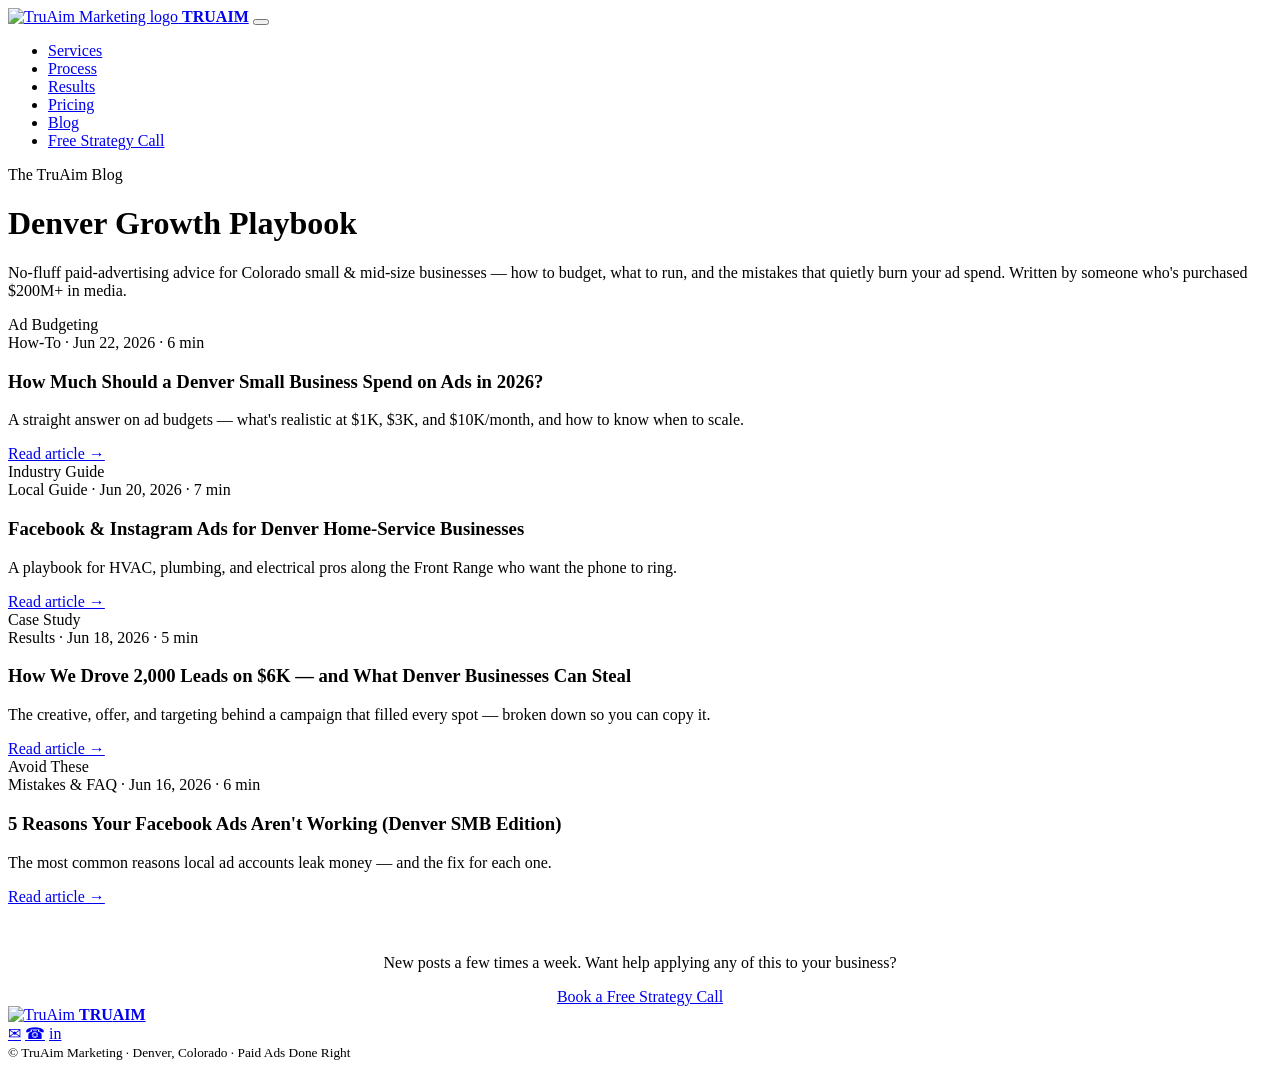
==== blog.html @ 5d366a7f "Add files via upload" ====
<!DOCTYPE html>
<html lang="en">
<head>
<meta charset="UTF-8">
<meta name="viewport" content="width=device-width, initial-scale=1.0">
<title>Denver Small Business Marketing Blog | TruAim Marketing</title>
<meta name="description" content="Practical paid-ads advice for Denver and Colorado small businesses — TikTok, Meta &amp; YouTube ad how-tos, local industry guides, real results, and the mistakes to avoid. By Christopher Root of TruAim Marketing.">
<meta name="keywords" content="Denver small business marketing blog, Colorado paid ads tips, Facebook ads Denver, TikTok ads small business, Denver advertising consultant blog">
<meta name="author" content="Christopher Root">
<link rel="canonical" href="https://truaimmarketing.com/blog.html">
<meta name="geo.region" content="US-CO">
<meta name="geo.placename" content="Denver, Colorado">
<meta property="og:type" content="website">
<meta property="og:site_name" content="TruAim Marketing">
<meta property="og:title" content="Denver Small Business Marketing Blog | TruAim Marketing">
<meta property="og:description" content="Paid-ads advice for Denver &amp; Colorado small businesses — how-tos, industry guides, real results, and mistakes to avoid.">
<meta property="og:url" content="https://truaimmarketing.com/blog.html">
<meta property="og:image" content="https://truaimmarketing.com/assets/truaim-logo.png">
<link rel="preconnect" href="https://fonts.googleapis.com">
<link rel="preconnect" href="https://fonts.gstatic.com" crossorigin>
<link href="https://fonts.googleapis.com/css2?family=Anton&family=Oswald:wght@300;400;500;600;700&family=Inter:wght@400;500;600&display=swap" rel="stylesheet">
<link rel="stylesheet" href="css/styles.css">
<link rel="icon" type="image/png" href="assets/favicon.png">
<link rel="apple-touch-icon" href="assets/favicon.png">
</head>
<body>

<nav class="nav scrolled" id="nav">
  <div class="container nav-inner">
    <a href="index.html#top" class="brand"><img class="logo" src="assets/truaim-logo.png" alt="TruAim Marketing logo"> <b>TRU<span class="x">AIM</span></b></a>
    <button class="nav-toggle" id="navToggle" aria-label="Menu"><span></span><span></span><span></span></button>
    <ul class="nav-links" id="navLinks">
      <li><a href="index.html#services">Services</a></li>
      <li><a href="index.html#process">Process</a></li>
      <li><a href="index.html#results">Results</a></li>
      <li><a href="index.html#pricing">Pricing</a></li>
      <li><a href="blog.html">Blog</a></li>
      <li><a href="https://calendly.com/chrisroot/30min" target="_blank" rel="noopener" class="btn btn-primary">Free Strategy Call</a></li>
    </ul>
  </div>
</nav>

<header class="page-hero">
  <div class="container">
    <div class="eyebrow">The TruAim Blog</div>
    <h1>Denver Growth Playbook</h1>
    <p>No-fluff paid-advertising advice for Colorado small &amp; mid-size businesses — how to budget, what to run, and the mistakes that quietly burn your ad spend. Written by someone who's purchased $200M+ in media.</p>
  </div>
</header>

<section class="section">
  <div class="container">
    <div class="posts-grid" id="postsGrid">

      <article class="post-card reveal">
        <div class="ph"><span>Ad Budgeting</span></div>
        <div class="pbody">
          <div class="meta">How-To · Jun 22, 2026 · 6 min</div>
          <h3>How Much Should a Denver Small Business Spend on Ads in 2026?</h3>
          <p>A straight answer on ad budgets — what's realistic at $1K, $3K, and $10K/month, and how to know when to scale.</p>
          <a class="read" href="posts/denver-ad-budget-2026.html">Read article →</a>
        </div>
      </article>

      <article class="post-card reveal">
        <div class="ph"><span>Industry Guide</span></div>
        <div class="pbody">
          <div class="meta">Local Guide · Jun 20, 2026 · 7 min</div>
          <h3>Facebook &amp; Instagram Ads for Denver Home-Service Businesses</h3>
          <p>A playbook for HVAC, plumbing, and electrical pros along the Front Range who want the phone to ring.</p>
          <a class="read" href="posts/denver-home-services-facebook-ads.html">Read article →</a>
        </div>
      </article>

      <article class="post-card reveal">
        <div class="ph"><span>Case Study</span></div>
        <div class="pbody">
          <div class="meta">Results · Jun 18, 2026 · 5 min</div>
          <h3>How We Drove 2,000 Leads on $6K — and What Denver Businesses Can Steal</h3>
          <p>The creative, offer, and targeting behind a campaign that filled every spot — broken down so you can copy it.</p>
          <a class="read" href="posts/2000-leads-6k-case-study.html">Read article →</a>
        </div>
      </article>

      <article class="post-card reveal">
        <div class="ph"><span>Avoid These</span></div>
        <div class="pbody">
          <div class="meta">Mistakes &amp; FAQ · Jun 16, 2026 · 6 min</div>
          <h3>5 Reasons Your Facebook Ads Aren't Working (Denver SMB Edition)</h3>
          <p>The most common reasons local ad accounts leak money — and the fix for each one.</p>
          <a class="read" href="posts/why-facebook-ads-not-working.html">Read article →</a>
        </div>
      </article>

    </div>

    <div class="center" style="text-align:center;margin-top:48px">
      <p style="color:var(--muted)">New posts a few times a week. Want help applying any of this to your business?</p>
      <a href="https://calendly.com/chrisroot/30min" target="_blank" rel="noopener" class="btn btn-primary btn-lg" style="margin-top:18px">Book a Free Strategy Call</a>
    </div>
  </div>
</section>

<footer class="footer">
  <div class="container footer-inner">
    <a href="index.html#top" class="brand"><img class="logo" src="assets/truaim-logo.png" alt="TruAim" style="height:30px;width:30px"> <b>TRU<span class="x">AIM</span></b></a>
    <div class="footer-social">
      <a href="mailto:croot95@outlook.com" aria-label="Email">✉</a>
      <a href="tel:+16618588801" aria-label="Phone">☎</a>
      <a href="https://www.linkedin.com/in/christopher-root-53abb6142/" target="_blank" rel="noopener" aria-label="LinkedIn">in</a>
    </div>
    <small>© <span id="year"></span> TruAim Marketing · Denver, Colorado · Paid Ads Done Right</small>
  </div>
</footer>

<script src="js/main.js"></script>
</body>
</html>
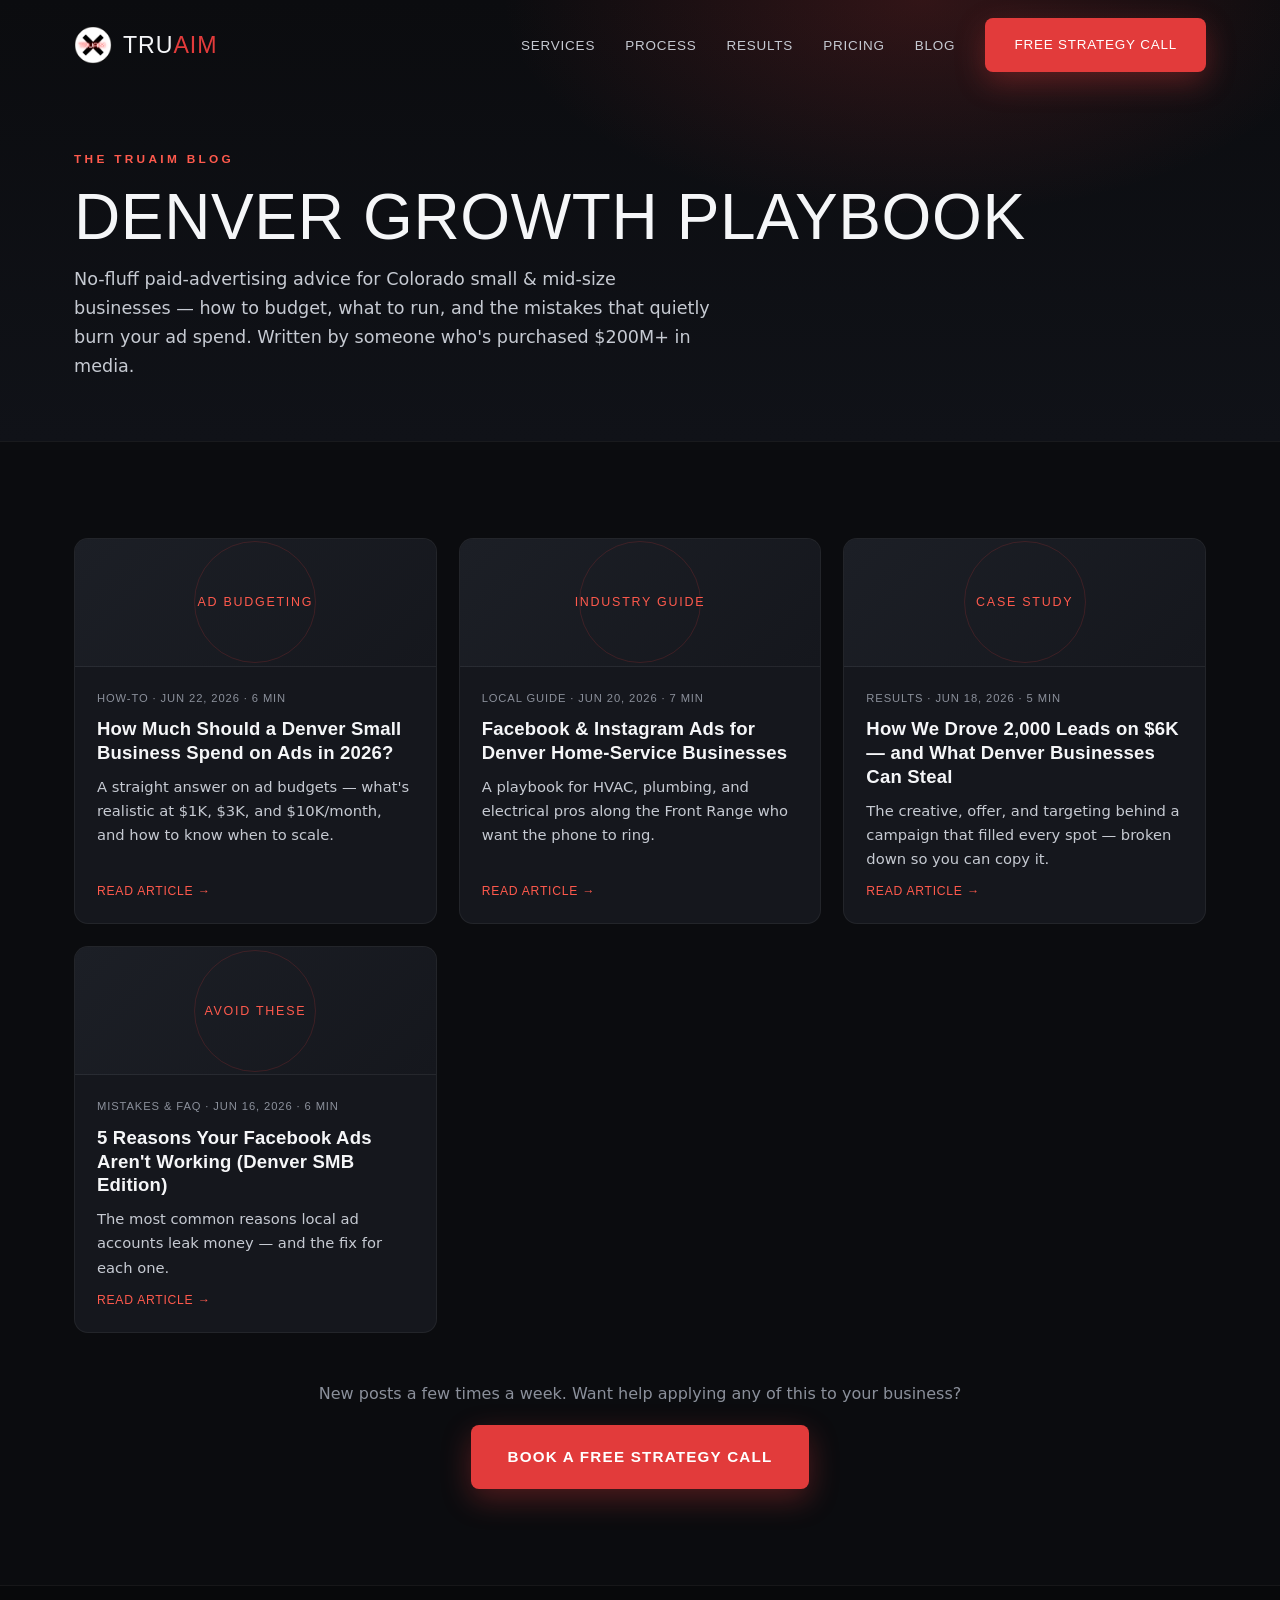
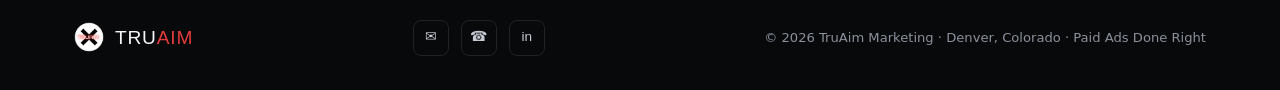
==== commit 3164bd82: "Add files via upload" ====
--- a/blog.html
+++ b/blog.html
@@ -1,6 +1,14 @@
 <!DOCTYPE html>
 <html lang="en">
 <head>
+<!-- Google tag (gtag.js) -->
+<script async src="https://www.googletagmanager.com/gtag/js?id=G-TVE4W539ET"></script>
+<script>
+  window.dataLayer = window.dataLayer || [];
+  function gtag(){dataLayer.push(arguments);}
+  gtag('js', new Date());
+  gtag('config', 'G-TVE4W539ET');
+</script>
 <meta charset="UTF-8">
 <meta name="viewport" content="width=device-width, initial-scale=1.0">
 <title>Denver Small Business Marketing Blog | TruAim Marketing</title>
--- a/css/styles.css
+++ b/css/styles.css
@@ -0,0 +1,463 @@
+/* ===================================================================
+   TruAim Marketing — Denver paid ads consulting
+   Dark / charcoal + crimson, bold condensed uppercase
+   =================================================================== */
+:root{
+  --bg:#0b0c0f;
+  --bg-2:#121419;
+  --bg-3:#191c23;
+  --panel:#15171d;
+  --ink:#f5f6f8;
+  --soft:#c6cad2;
+  --muted:#8b909b;
+  --red:#e23b3b;
+  --red-2:#ff5a4d;
+  --red-dark:#b3221f;
+  --line:rgba(255,255,255,.10);
+  --line-2:rgba(255,255,255,.06);
+  --ff-display:'Anton',Impact,'Arial Narrow Bold',sans-serif;
+  --ff-head:'Oswald',sans-serif;
+  --ff-body:'Inter',system-ui,sans-serif;
+  --maxw:1180px;
+  --r:14px;
+  --glow:0 0 0 1px rgba(226,59,59,.4), 0 12px 40px rgba(226,59,59,.25);
+}
+*{box-sizing:border-box;margin:0;padding:0}
+html{scroll-behavior:smooth;scroll-padding-top:84px;background:#0b0c0f}
+body{
+  font-family:var(--ff-body);
+  background:transparent;
+  color:var(--ink);
+  line-height:1.65;
+  -webkit-font-smoothing:antialiased;
+  overflow-x:hidden;
+}
+.container{width:100%;max-width:var(--maxw);margin:0 auto;padding:0 24px}
+img{max-width:100%;display:block}
+a{color:inherit;text-decoration:none}
+
+/* ---------- type ---------- */
+h1,h2,h3{font-family:var(--ff-head);font-weight:700;line-height:1.05;letter-spacing:.01em}
+.display{font-family:var(--ff-display);font-weight:400;letter-spacing:.02em;text-transform:uppercase;line-height:.98}
+.eyebrow{
+  font-family:var(--ff-head);font-weight:600;text-transform:uppercase;
+  letter-spacing:.28em;font-size:.74rem;color:var(--red-2);margin-bottom:14px;
+}
+.eyebrow.dim{color:var(--muted)}
+.section{padding:96px 0}
+.section-head{max-width:720px;margin-bottom:54px}
+.section-head.center{margin-left:auto;margin-right:auto;text-align:center}
+.section-head h2{font-family:var(--ff-display);font-weight:400;text-transform:uppercase;font-size:clamp(2rem,5vw,3.4rem);letter-spacing:.01em}
+.section-head p{color:var(--soft);font-size:1.05rem;margin-top:16px}
+.accent{color:var(--red)}
+.tline{color:var(--red);}
+
+/* ---------- buttons ---------- */
+.btn{
+  display:inline-flex;align-items:center;gap:9px;
+  font-family:var(--ff-head);font-weight:600;text-transform:uppercase;letter-spacing:.08em;
+  font-size:.86rem;padding:15px 28px;border-radius:8px;cursor:pointer;border:1px solid transparent;
+  transition:transform .18s ease,box-shadow .25s ease,background .2s ease,color .2s ease;
+}
+.btn-primary{background:var(--red);color:#fff;box-shadow:0 10px 30px rgba(226,59,59,.32)}
+.btn-primary:hover{background:var(--red-2);transform:translateY(-2px);box-shadow:0 14px 38px rgba(226,59,59,.45)}
+.btn-ghost{background:transparent;color:var(--ink);border-color:rgba(255,255,255,.25)}
+.btn-ghost:hover{border-color:var(--red);color:var(--red-2);transform:translateY(-2px)}
+.btn-dark{background:#fff;color:#0b0c0f}
+.btn-dark:hover{transform:translateY(-2px)}
+.btn-lg{padding:18px 36px;font-size:.95rem}
+
+/* ---------- nav ---------- */
+.nav{position:fixed;top:0;left:0;right:0;z-index:100;transition:background .3s,box-shadow .3s,padding .3s;padding:18px 0}
+.nav.scrolled{background:rgba(11,12,15,.86);backdrop-filter:blur(12px);box-shadow:0 1px 0 var(--line);padding:12px 0}
+.nav-inner{display:flex;align-items:center;justify-content:space-between;gap:20px}
+.brand{display:flex;align-items:center;gap:11px;font-family:var(--ff-display);text-transform:uppercase;font-size:1.45rem;letter-spacing:.04em}
+.brand .logo{height:38px;width:38px;border-radius:50%;object-fit:cover}
+.brand b{font-weight:400}
+.brand .x{color:var(--red)}
+.nav-links{list-style:none;display:flex;align-items:center;gap:30px}
+.nav-links a{font-family:var(--ff-head);font-weight:500;text-transform:uppercase;letter-spacing:.06em;font-size:.84rem;color:var(--soft);transition:color .2s}
+.nav-links a:hover{color:#fff}
+.nav-links a.btn{color:#fff}
+.nav-links a.btn:hover{color:#fff}
+.nav-toggle{display:none;flex-direction:column;gap:5px;background:none;border:0;cursor:pointer;padding:6px}
+.nav-toggle span{width:26px;height:2px;background:#fff;transition:.3s}
+
+/* ---------- hero ---------- */
+.hero{position:relative;padding:170px 0 90px;overflow:hidden}
+.hero::before{
+  content:"";position:absolute;inset:0;z-index:0;
+  background:
+    radial-gradient(900px 500px at 78% 8%, rgba(226,59,59,.20), transparent 60%),
+    radial-gradient(700px 600px at 10% 100%, rgba(226,59,59,.10), transparent 55%),
+    linear-gradient(180deg,#0b0c0f 0%, #101218 100%);
+}
+.hero::after{
+  content:"";position:absolute;inset:0;z-index:0;opacity:.5;
+  background-image:linear-gradient(var(--line-2) 1px,transparent 1px),linear-gradient(90deg,var(--line-2) 1px,transparent 1px);
+  background-size:54px 54px;
+  -webkit-mask-image:radial-gradient(circle at 70% 30%,#000,transparent 72%);
+          mask-image:radial-gradient(circle at 70% 30%,#000,transparent 72%);
+}
+.hero-grid{position:relative;z-index:1;display:grid;grid-template-columns:1.25fr .9fr;gap:54px;align-items:center}
+.hero-badge{
+  display:inline-flex;align-items:center;gap:9px;font-family:var(--ff-head);font-weight:500;
+  text-transform:uppercase;letter-spacing:.14em;font-size:.72rem;color:var(--soft);
+  border:1px solid var(--line);border-radius:50px;padding:8px 16px;margin-bottom:26px;background:rgba(255,255,255,.03)
+}
+.hero-badge .pin{color:var(--red-2)}
+.hero h1{font-family:var(--ff-display);font-weight:400;text-transform:uppercase;font-size:clamp(2.9rem,7vw,5.6rem);letter-spacing:.005em}
+.hero h1 .accent{color:var(--red);text-shadow:0 0 38px rgba(226,59,59,.55)}
+.hero .lead{color:var(--soft);font-size:1.16rem;max-width:560px;margin:22px 0 32px}
+.hero-cta{display:flex;gap:14px;flex-wrap:wrap}
+.hero-sub{margin-top:30px;display:flex;align-items:center;gap:14px;color:var(--muted);font-size:.84rem}
+.hero-sub b{color:#fff}
+/* hero visual */
+.hero-visual{position:relative;display:flex;justify-content:center;align-items:center}
+.target-ring{position:absolute;border:1px solid rgba(226,59,59,.25);border-radius:50%}
+.tr1{width:430px;height:430px}
+.tr2{width:320px;height:320px;border-color:rgba(226,59,59,.4)}
+.tr3{width:210px;height:210px;border-color:rgba(226,59,59,.6)}
+.hero-logo{position:relative;width:200px;height:200px;border-radius:50%;object-fit:cover;box-shadow:0 0 60px rgba(226,59,59,.35);z-index:2}
+.hero-float{position:absolute;z-index:3;background:rgba(20,22,28,.92);border:1px solid var(--line);border-radius:12px;padding:12px 16px;backdrop-filter:blur(8px);box-shadow:0 12px 30px rgba(0,0,0,.45)}
+.hero-float .k{font-family:var(--ff-display);color:var(--red-2);font-size:1.5rem;line-height:1}
+.hero-float .v{font-size:.72rem;color:var(--soft);text-transform:uppercase;letter-spacing:.08em;margin-top:2px}
+.hf1{top:4%;left:-3%}
+.hf2{bottom:6%;right:-5%}
+.hf3{top:4%;right:-5%}
+.hf4{bottom:6%;left:-3%}
+
+/* ---------- trust stats bar ---------- */
+.trust{background:rgba(18,20,25,.88);border-top:1px solid var(--line-2);border-bottom:1px solid var(--line-2)}
+.trust-grid{display:grid;grid-template-columns:repeat(5,1fr);gap:20px;padding:46px 0}
+.tstat{text-align:center;border-right:1px solid var(--line-2)}
+.tstat:last-child{border-right:0}
+.tstat .num{font-family:var(--ff-display);font-size:clamp(1.7rem,3.2vw,2.6rem);color:#fff;line-height:1}
+.tstat .num .accent{color:var(--red)}
+.tstat .lbl{color:var(--muted);font-size:.82rem;text-transform:uppercase;letter-spacing:.1em;margin-top:8px}
+
+/* ---------- generic panels ---------- */
+.bg-2{background:rgba(18,20,25,.88)}
+.bg-grad{background:linear-gradient(180deg,rgba(11,12,15,.84),rgba(18,20,25,.86))}
+
+/* ---------- services ---------- */
+.svc-grid{display:grid;grid-template-columns:repeat(4,1fr);gap:20px}
+.svc{background:var(--panel);border:1px solid var(--line-2);border-radius:var(--r);padding:30px 26px;position:relative;transition:transform .25s,border-color .25s,box-shadow .25s}
+.svc:hover{transform:translateY(-6px);border-color:rgba(226,59,59,.5);box-shadow:0 18px 40px rgba(0,0,0,.4)}
+.svc .step{font-family:var(--ff-display);font-size:2.4rem;color:var(--red);line-height:1;text-shadow:0 0 18px rgba(226,59,59,.45)}
+.svc h3{font-size:1.18rem;text-transform:uppercase;letter-spacing:.04em;margin:10px 0 12px}
+.svc p{color:var(--soft);font-size:.95rem}
+.svc ul{list-style:none;margin-top:14px;display:flex;flex-direction:column;gap:8px}
+.svc li{position:relative;padding-left:20px;color:var(--soft);font-size:.9rem}
+.svc li::before{content:"";position:absolute;left:0;top:9px;width:7px;height:7px;background:var(--red);border-radius:50%}
+
+/* ---------- process (4 D's) ---------- */
+.proc-grid{display:grid;grid-template-columns:repeat(4,1fr);gap:0;counter-reset:d}
+.proc{padding:30px 26px;border-left:1px solid var(--line-2);position:relative}
+.proc:first-child{border-left:0}
+.proc .d{font-family:var(--ff-display);font-size:1rem;color:var(--red-2);letter-spacing:.18em;text-transform:uppercase;margin-bottom:8px}
+.proc h3{font-family:var(--ff-display);font-weight:400;text-transform:uppercase;font-size:1.7rem;margin-bottom:10px}
+.proc p{color:var(--soft);font-size:.93rem}
+
+/* ---------- results / case cards ---------- */
+.results-grid{display:grid;grid-template-columns:repeat(2,1fr);gap:24px}
+.rcard{background:var(--panel);border:1px solid var(--line-2);border-radius:var(--r);overflow:hidden;display:flex;flex-direction:column;transition:transform .25s,box-shadow .25s,border-color .25s}
+.rcard:hover{transform:translateY(-6px);border-color:rgba(226,59,59,.4);box-shadow:0 22px 46px rgba(0,0,0,.5)}
+.rcard .top{display:flex;align-items:center;gap:16px;padding:24px 26px 0}
+.rcard .logo-wrap{width:74px;height:74px;border-radius:12px;background:#fff;display:flex;align-items:center;justify-content:center;padding:10px;flex:none}
+.rcard .logo-wrap.dark{background:#0b1f4e}
+.rcard .logo-wrap img{max-height:100%;max-width:100%;object-fit:contain}
+.rcard .tag{font-family:var(--ff-head);text-transform:uppercase;letter-spacing:.1em;font-size:.7rem;color:var(--red-2)}
+.rcard h3{font-size:1.4rem;text-transform:uppercase;letter-spacing:.02em;margin-top:2px}
+.rcard .body{padding:18px 26px 26px;display:flex;flex-direction:column;gap:16px;flex:1}
+.rcard p{color:var(--soft);font-size:.95rem}
+.metrics{display:flex;gap:14px;flex-wrap:wrap;margin-top:auto}
+.metric{background:var(--bg-3);border:1px solid var(--line-2);border-radius:10px;padding:12px 16px;flex:1;min-width:120px}
+.metric .m{font-family:var(--ff-display);font-size:1.7rem;color:#fff;line-height:1}
+.metric .m .accent{color:var(--red)}
+.metric .l{font-size:.72rem;color:var(--muted);text-transform:uppercase;letter-spacing:.08em;margin-top:5px}
+.rcard .links{display:flex;gap:18px;flex-wrap:wrap}
+.rcard .links a{font-family:var(--ff-head);text-transform:uppercase;letter-spacing:.06em;font-size:.78rem;color:var(--red-2)}
+.rcard .links a:hover{color:#fff}
+.rcard.wide{grid-column:1/-1}
+.rcard.wide .inner{display:grid;grid-template-columns:1fr 1.3fr;gap:0}
+@media(max-width:760px){.rcard.wide .inner{grid-template-columns:1fr}}
+.rcard.wide .feat-side{background:linear-gradient(135deg,#15171d,#1c1f26);padding:30px;display:flex;flex-direction:column;justify-content:center;gap:14px;border-right:1px solid var(--line-2)}
+.feat-side .logo-wrap{width:90px;height:90px}
+
+/* ---------- why hire ---------- */
+.why-grid{display:grid;grid-template-columns:1.05fr 1fr;gap:48px;align-items:center}
+.why-list{list-style:none;display:flex;flex-direction:column;gap:20px;margin-top:8px}
+.why-list li{display:flex;gap:16px}
+.why-list .ic{flex:none;width:44px;height:44px;border-radius:10px;background:rgba(226,59,59,.12);border:1px solid rgba(226,59,59,.3);display:flex;align-items:center;justify-content:center;color:var(--red-2);font-family:var(--ff-display);font-size:1.2rem}
+.why-list h4{font-family:var(--ff-head);text-transform:uppercase;letter-spacing:.04em;font-size:1.02rem;margin-bottom:3px}
+.why-list p{color:var(--soft);font-size:.93rem}
+.why-card{background:var(--panel);border:1px solid var(--line-2);border-radius:var(--r);padding:34px}
+.why-card h3{font-family:var(--ff-display);font-weight:400;text-transform:uppercase;font-size:1.7rem;margin-bottom:16px}
+.compare{display:flex;flex-direction:column;gap:0}
+.compare .row{display:grid;grid-template-columns:1fr auto auto;gap:12px;padding:13px 0;border-bottom:1px solid var(--line-2);align-items:center;font-size:.9rem}
+.compare .row.head{color:var(--muted);text-transform:uppercase;letter-spacing:.08em;font-size:.72rem;font-family:var(--ff-head)}
+.compare .yes{color:var(--red-2);font-weight:700}
+.compare .no{color:var(--muted)}
+.compare .col{text-align:center;width:78px}
+
+/* ---------- pricing ---------- */
+.price-grid{display:grid;grid-template-columns:repeat(3,1fr);gap:22px;align-items:stretch}
+.price{background:var(--panel);border:1px solid var(--line-2);border-radius:var(--r);padding:34px 28px;display:flex;flex-direction:column;position:relative;transition:transform .25s,box-shadow .25s}
+.price.feat{border-color:var(--red);box-shadow:var(--glow);transform:scale(1.03)}
+.price.feat:hover{transform:scale(1.03) translateY(-4px)}
+.price:hover{transform:translateY(-4px)}
+.price .ribbon{position:absolute;top:-13px;left:50%;transform:translateX(-50%);background:var(--red);color:#fff;font-family:var(--ff-head);text-transform:uppercase;letter-spacing:.1em;font-size:.68rem;padding:6px 16px;border-radius:50px}
+.price .pname{font-family:var(--ff-head);text-transform:uppercase;letter-spacing:.06em;font-size:1.05rem;color:var(--soft)}
+.price .amt{font-family:var(--ff-display);font-size:3rem;color:#fff;line-height:1;margin:14px 0 2px}
+.price .amt .per{font-family:var(--ff-body);font-size:.9rem;color:var(--muted);letter-spacing:0;text-transform:none}
+.price .tag{font-size:.86rem;color:var(--muted);min-height:38px}
+.price ul{list-style:none;display:flex;flex-direction:column;gap:11px;margin:22px 0 26px;flex:1}
+.price li{position:relative;padding-left:26px;color:var(--soft);font-size:.92rem}
+.price li::before{content:"✓";position:absolute;left:0;top:0;color:var(--red-2);font-weight:700}
+.price li.off{color:var(--muted)}
+.price li.off::before{content:"–";color:var(--muted)}
+.price .btn{width:100%;justify-content:center}
+.price-note{text-align:center;color:var(--muted);font-size:.9rem;margin-top:28px}
+
+/* ---------- testimonials ---------- */
+.quote-grid{display:grid;grid-template-columns:repeat(3,1fr);gap:20px}
+.quote{background:var(--panel);border:1px solid var(--line-2);border-radius:var(--r);padding:28px;position:relative}
+.quote .mark{font-family:var(--ff-display);color:rgba(226,59,59,.4);font-size:3rem;line-height:.7;display:block;margin-bottom:8px}
+.quote p{color:var(--soft);font-size:.95rem}
+.quote .who{display:flex;align-items:center;gap:13px;margin-top:20px}
+.quote .avatar{width:42px;height:42px;border-radius:50%;background:linear-gradient(135deg,var(--red),var(--red-dark));display:flex;align-items:center;justify-content:center;font-family:var(--ff-head);font-weight:600;font-size:.85rem;color:#fff;flex:none}
+.quote .who strong{display:block;font-size:.92rem}
+.quote .who small{color:var(--muted);font-size:.78rem}
+.feat-quote{grid-column:1/-1;text-align:center;padding:44px}
+.feat-quote p{font-size:1.35rem;color:#fff;max-width:780px;margin:0 auto;font-family:var(--ff-head);font-weight:300;line-height:1.45}
+
+/* ---------- marquee ---------- */
+.logos-strip{padding:50px 0;background:rgba(18,20,25,.9);border-top:1px solid var(--line-2);border-bottom:1px solid var(--line-2);overflow:hidden}
+.logos-strip .lab{text-align:center;font-family:var(--ff-head);text-transform:uppercase;letter-spacing:.18em;font-size:.74rem;color:var(--muted);margin-bottom:28px}
+.marquee{overflow:hidden;-webkit-mask-image:linear-gradient(90deg,transparent,#000 8%,#000 92%,transparent);mask-image:linear-gradient(90deg,transparent,#000 8%,#000 92%,transparent)}
+.marquee-track{display:flex;align-items:center;gap:56px;width:max-content;animation:marquee 42s linear infinite}
+.marquee:hover .marquee-track{animation-play-state:paused}
+.brand-chip{flex:none;height:46px;display:flex;align-items:center}
+.brand-chip img{max-height:46px;width:auto;object-fit:contain;filter:grayscale(1) brightness(0) invert(1);opacity:.55;transition:opacity .2s}
+.brand-chip img:hover{opacity:1}
+@keyframes marquee{from{transform:translateX(0)}to{transform:translateX(-50%)}}
+
+/* ---------- about ---------- */
+.about-grid{display:grid;grid-template-columns:.8fr 1.2fr;gap:48px;align-items:center}
+.about-photo{position:relative}
+.about-photo img{border-radius:var(--r);width:100%;aspect-ratio:1/1;object-fit:cover;object-position:center 20%;border:1px solid var(--line)}
+.about-photo .pin{position:absolute;bottom:16px;left:16px;background:var(--red);color:#fff;font-family:var(--ff-head);text-transform:uppercase;letter-spacing:.08em;font-size:.74rem;padding:7px 14px;border-radius:8px}
+.about-body h2{font-family:var(--ff-display);font-weight:400;text-transform:uppercase;font-size:clamp(1.9rem,4vw,2.8rem)}
+.about-body p{color:var(--soft);margin-top:16px}
+.sig{margin-top:22px;font-family:var(--ff-display);text-transform:uppercase;color:#fff;font-size:1.3rem}
+.sig small{display:block;font-family:var(--ff-body);text-transform:none;color:var(--muted);font-size:.82rem;letter-spacing:0;margin-top:2px}
+
+/* ---------- CTA / contact ---------- */
+.cta{position:relative;overflow:hidden;background:linear-gradient(135deg,rgba(20,22,27,.9),rgba(11,12,15,.92))}
+.cta::before{content:"";position:absolute;inset:0;background:radial-gradient(700px 400px at 50% 0%,rgba(226,59,59,.22),transparent 60%)}
+.cta-inner{position:relative;z-index:1;text-align:center;max-width:760px;margin:0 auto}
+.cta h2{font-family:var(--ff-display);font-weight:400;text-transform:uppercase;font-size:clamp(2.2rem,6vw,4rem)}
+.cta p{color:var(--soft);font-size:1.12rem;margin:18px 0 32px}
+.cta-btns{display:flex;gap:14px;justify-content:center;flex-wrap:wrap}
+.contact-meta{display:flex;gap:30px;justify-content:center;flex-wrap:wrap;margin-top:34px;color:var(--soft);font-size:.95rem}
+.contact-meta a{display:inline-flex;align-items:center;gap:9px}
+.contact-meta a:hover{color:var(--red-2)}
+.contact-meta .ic{color:var(--red-2)}
+
+/* ---------- footer ---------- */
+.footer{background:#08090b;border-top:1px solid var(--line-2);padding:34px 0}
+.footer-inner{display:flex;align-items:center;justify-content:space-between;gap:18px;flex-wrap:wrap}
+.footer .brand{font-size:1.2rem}
+.footer small{color:var(--muted);font-size:.82rem}
+.footer-social{display:flex;gap:12px}
+.footer-social a{width:36px;height:36px;border-radius:8px;border:1px solid var(--line);display:flex;align-items:center;justify-content:center;color:var(--soft);font-family:var(--ff-head);font-size:.85rem;transition:.2s}
+.footer-social a:hover{border-color:var(--red);color:var(--red-2)}
+
+/* ---------- reveal ---------- */
+.reveal{opacity:0;transform:translateY(26px);transition:opacity .7s ease,transform .7s ease}
+.reveal.in{opacity:1;transform:none}
+
+/* ---------- responsive ---------- */
+@media(max-width:980px){
+  .hero-grid{grid-template-columns:1fr;gap:48px}
+  .hero-visual{order:-1;min-height:300px}
+  .svc-grid,.proc-grid{grid-template-columns:repeat(2,1fr)}
+  .proc{border-left:0;border-top:1px solid var(--line-2)}
+  .proc:first-child{border-top:0}
+  .quote-grid{grid-template-columns:repeat(2,1fr)}
+  .why-grid{grid-template-columns:1fr;gap:34px}
+  .price.feat{transform:none}
+  .price.feat:hover{transform:translateY(-4px)}
+}
+@media(max-width:760px){
+  .nav-links{
+    position:fixed;top:0;right:-100%;height:100vh;width:74%;max-width:320px;
+    background:#0b0c0f;flex-direction:column;align-items:flex-start;justify-content:center;
+    padding:40px;gap:22px;transition:right .3s ease;box-shadow:-20px 0 50px rgba(0,0,0,.6);border-left:1px solid var(--line)
+  }
+  .nav-links.open{right:0}
+  .nav-toggle{display:flex;z-index:101}
+  .trust-grid{grid-template-columns:repeat(2,1fr);gap:30px 16px}
+  .tstat:nth-child(2){border-right:0}
+  .results-grid,.price-grid,.quote-grid,.about-grid{grid-template-columns:1fr}
+  .section{padding:70px 0}
+  .feat-quote p{font-size:1.1rem}
+  .hf3,.hf4{display:none}
+}
+@media(max-width:460px){
+  .svc-grid,.proc-grid{grid-template-columns:1fr}
+  .trust-grid{grid-template-columns:1fr;gap:24px}
+  .tstat{border-right:0;border-bottom:1px solid var(--line-2);padding-bottom:18px}
+  .tstat:last-child{border-bottom:0}
+  .hero-cta .btn,.cta-btns .btn{width:100%;justify-content:center}
+}
+
+/* ===================================================================
+   BLOG — index + article
+   =================================================================== */
+.page-hero{position:relative;padding:150px 0 60px;overflow:hidden;border-bottom:1px solid var(--line-2)}
+.page-hero::before{content:"";position:absolute;inset:0;background:radial-gradient(700px 360px at 72% 0%,rgba(226,59,59,.18),transparent 60%),linear-gradient(180deg,#0b0c0f,#101218)}
+.page-hero .container{position:relative;z-index:1}
+.page-hero h1{font-family:var(--ff-display);font-weight:400;text-transform:uppercase;font-size:clamp(2.4rem,6vw,4rem)}
+.page-hero p{color:var(--soft);font-size:1.1rem;max-width:640px;margin-top:14px}
+
+.posts-grid{display:grid;grid-template-columns:repeat(3,1fr);gap:22px}
+.post-card{background:var(--panel);border:1px solid var(--line-2);border-radius:var(--r);overflow:hidden;display:flex;flex-direction:column;transition:transform .25s,border-color .25s,box-shadow .25s}
+.post-card:hover{transform:translateY(-6px);border-color:rgba(226,59,59,.4);box-shadow:0 18px 40px rgba(0,0,0,.45)}
+.post-card .ph{height:128px;background:linear-gradient(135deg,#1c1f26,#15171d);display:flex;align-items:center;justify-content:center;border-bottom:1px solid var(--line-2);position:relative}
+.post-card .ph::after{content:"";position:absolute;width:120px;height:120px;border:1px solid rgba(226,59,59,.18);border-radius:50%}
+.post-card .ph span{font-family:var(--ff-head);text-transform:uppercase;letter-spacing:.14em;font-size:.78rem;color:var(--red-2);position:relative;z-index:1}
+.post-card .pbody{padding:22px;display:flex;flex-direction:column;gap:10px;flex:1}
+.post-card .meta{font-family:var(--ff-head);text-transform:uppercase;letter-spacing:.08em;font-size:.7rem;color:var(--muted)}
+.post-card h3{font-size:1.16rem;line-height:1.28;font-family:var(--ff-head);font-weight:600}
+.post-card p{color:var(--soft);font-size:.92rem;flex:1}
+.post-card .read{font-family:var(--ff-head);text-transform:uppercase;letter-spacing:.06em;font-size:.76rem;color:var(--red-2)}
+.post-card .read:hover{color:#fff}
+
+.article-hero{padding:150px 0 42px;border-bottom:1px solid var(--line-2);background:linear-gradient(180deg,#0b0c0f,#101218)}
+.article-hero h1{font-family:var(--ff-head);font-weight:600;text-transform:none;font-size:clamp(1.9rem,4.5vw,3rem);max-width:860px;line-height:1.12}
+.article-hero .pmeta{color:var(--muted);font-size:.9rem;margin-top:16px}
+.article-body{max-width:760px;margin:0 auto;padding:52px 24px 70px}
+.article-body .back-link{font-family:var(--ff-head);text-transform:uppercase;letter-spacing:.06em;font-size:.78rem;color:var(--red-2);display:inline-block;margin-bottom:30px}
+.article-body .back-link:hover{color:#fff}
+.article-body p{color:var(--soft);font-size:1.05rem;margin-bottom:20px}
+.article-body h2{font-family:var(--ff-head);font-weight:600;text-transform:none;font-size:1.5rem;color:#fff;margin:38px 0 14px}
+.article-body ul{margin:0 0 20px;padding-left:0;list-style:none;display:flex;flex-direction:column;gap:10px}
+.article-body li{position:relative;padding-left:24px;color:var(--soft);font-size:1.02rem}
+.article-body li::before{content:"";position:absolute;left:0;top:10px;width:7px;height:7px;background:var(--red);border-radius:50%}
+.article-body blockquote{border-left:3px solid var(--red);padding:4px 0 4px 22px;margin:26px 0;color:#fff;font-family:var(--ff-head);font-weight:300;font-size:1.28rem;line-height:1.4}
+.article-body strong{color:#fff}
+.post-cta{background:var(--panel);border:1px solid var(--line-2);border-radius:var(--r);padding:32px;margin-top:44px;text-align:center}
+.post-cta h3{font-family:var(--ff-display);font-weight:400;text-transform:uppercase;font-size:1.7rem;margin-bottom:8px}
+.post-cta p{color:var(--soft);margin-bottom:18px}
+
+@media(max-width:980px){.posts-grid{grid-template-columns:repeat(2,1fr)}}
+@media(max-width:760px){.posts-grid{grid-template-columns:1fr}}
+
+/* ---------- account buildout ---------- */
+.build-grid{display:grid;grid-template-columns:repeat(3,1fr);gap:18px}
+.build-item{background:var(--panel);border:1px solid var(--line-2);border-radius:var(--r);padding:24px;display:flex;gap:14px;transition:transform .25s,border-color .25s,box-shadow .25s}
+.build-item:hover{transform:translateY(-4px);border-color:rgba(226,59,59,.45);box-shadow:0 16px 36px rgba(0,0,0,.4)}
+.build-item .chk{flex:none;width:36px;height:36px;border-radius:9px;background:rgba(226,59,59,.14);border:1px solid rgba(226,59,59,.4);display:flex;align-items:center;justify-content:center;color:var(--red-2);font-weight:700;font-family:var(--ff-head)}
+.build-item h4{font-family:var(--ff-head);font-weight:600;text-transform:uppercase;letter-spacing:.03em;font-size:1.02rem;margin-bottom:5px}
+.build-item p{color:var(--soft);font-size:.9rem;line-height:1.55}
+.build-note{text-align:center;margin-top:30px;color:var(--soft);font-family:var(--ff-head);text-transform:uppercase;letter-spacing:.06em;font-size:.95rem}
+.build-note .accent{color:var(--red-2)}
+@media(max-width:920px){.build-grid{grid-template-columns:repeat(2,1fr)}}
+@media(max-width:600px){.build-grid{grid-template-columns:1fr}}
+
+/* ---------- channels ---------- */
+.channels-grid{display:grid;grid-template-columns:repeat(3,1fr);gap:18px}
+.channel{position:relative;background:var(--panel);border:1px solid var(--line-2);border-radius:var(--r);padding:32px 26px;text-align:center;transition:transform .25s,border-color .25s,box-shadow .25s}
+.channel:hover{transform:translateY(-6px);border-color:rgba(226,59,59,.5);box-shadow:0 18px 40px rgba(0,0,0,.45)}
+.channel .ic{width:60px;height:60px;margin:0 auto 16px;border-radius:15px;display:flex;align-items:center;justify-content:center;background:rgba(255,255,255,.04);border:1px solid var(--line)}
+.channel:hover .ic{border-color:rgba(226,59,59,.5);background:rgba(226,59,59,.1)}
+.channel .ic svg{width:30px;height:30px;fill:#fff}
+.channel h3{font-family:var(--ff-display);font-weight:400;text-transform:uppercase;font-size:1.5rem;letter-spacing:.02em}
+.channel .sub{color:var(--muted);font-size:.74rem;text-transform:uppercase;letter-spacing:.1em;margin-top:2px}
+.channel p{color:var(--soft);font-size:.92rem;margin-top:12px}
+.channel .fmt{margin-top:14px;font-family:var(--ff-head);text-transform:uppercase;letter-spacing:.08em;font-size:.7rem;color:var(--red-2)}
+.channels-note{display:flex;justify-content:center;margin-top:30px}
+.channels-note span{display:inline-flex;align-items:center;gap:10px;border:1px solid rgba(226,59,59,.4);background:rgba(226,59,59,.08);border-radius:50px;padding:11px 22px;font-family:var(--ff-head);text-transform:uppercase;letter-spacing:.08em;font-size:.82rem;color:#fff}
+.channels-note b{color:var(--red-2)}
+@media(max-width:760px){.channels-grid{grid-template-columns:1fr}}
+
+/* ---------- hero target animation ---------- */
+.hero-visual{perspective:800px}
+.tr1{animation:pulseRing 4.5s ease-in-out infinite}
+.tr2{animation:pulseRing 4.5s ease-in-out infinite .6s}
+.tr3{animation:pulseRing 4.5s ease-in-out infinite 1.2s}
+/* rotating dashed ring */
+.tr-dash{width:372px;height:372px;border:2px dashed rgba(226,59,59,.45);border-radius:50%;animation:spin 24s linear infinite}
+.hero-logo{animation:bob 6s ease-in-out infinite}
+
+/* floating stat cards drift around the target */
+.hf1{animation:floatA 5.5s ease-in-out infinite}
+.hf2{animation:floatB 6.5s ease-in-out infinite .4s}
+.hf3{animation:floatB 6s ease-in-out infinite .8s}
+.hf4{animation:floatA 7s ease-in-out infinite 1.1s}
+
+/* arrow darts on each card, pointed at the bullseye */
+.hero-float .dart{display:inline-block;color:var(--red-2);font-size:.7em;margin-right:7px;transform-origin:center;filter:drop-shadow(0 0 4px rgba(226,59,59,.6))}
+.hf1 .dart{transform:rotate(45deg)}
+.hf2 .dart{transform:rotate(225deg)}
+.hf3 .dart{transform:rotate(135deg)}
+.hf4 .dart{transform:rotate(315deg)}
+
+/* arrows that streak into the target */
+.shot{position:absolute;top:50%;left:50%;width:74px;height:2px;margin:-1px 0 0 -37px;border-radius:2px;
+  background:linear-gradient(90deg,transparent,var(--red-2));z-index:1;opacity:0;transform-origin:center;
+  animation:shotFly 3.9s cubic-bezier(.4,0,.2,1) infinite}
+.shot::after{content:"";position:absolute;right:-2px;top:-3px;width:0;height:0;
+  border-left:9px solid var(--red-2);border-top:4px solid transparent;border-bottom:4px solid transparent;
+  filter:drop-shadow(0 0 5px rgba(226,59,59,.7))}
+.s1{--fx:-160px;--fy:-150px;--fr:45deg;animation-delay:0s}
+.s2{--fx:175px;--fy:-55px;--fr:198deg;animation-delay:1.3s}
+.s3{--fx:-150px;--fy:155px;--fr:-45deg;animation-delay:2.6s}
+
+@keyframes pulseRing{0%,100%{opacity:.55}50%{opacity:1}}
+@keyframes spin{to{transform:rotate(360deg)}}
+@keyframes bob{0%,100%{transform:translateY(0)}50%{transform:translateY(-10px)}}
+@keyframes floatA{0%,100%{transform:translateY(0)}50%{transform:translateY(-13px)}}
+@keyframes floatB{0%,100%{transform:translate(0,0)}50%{transform:translate(9px,12px)}}
+@keyframes shotFly{
+  0%{opacity:0;transform:translate(var(--fx),var(--fy)) rotate(var(--fr)) scaleX(.4)}
+  14%{opacity:1}
+  52%{opacity:1;transform:translate(0,0) rotate(var(--fr)) scaleX(1)}
+  66%{opacity:0;transform:translate(0,0) rotate(var(--fr)) scaleX(1)}
+  100%{opacity:0}
+}
+@media(prefers-reduced-motion:reduce){
+  .tr1,.tr2,.tr3,.tr-dash,.hero-logo,.hf1,.hf2,.hf3,.hf4,.shot{animation:none}
+  .shot{display:none}
+}
+
+/* ---------- pricing: strike + management band ---------- */
+.price .amt .was{display:inline-block;font-family:var(--ff-body);font-weight:500;text-decoration:line-through;color:var(--muted);font-size:.42em;letter-spacing:0;margin-right:9px;vertical-align:middle}
+.price-save{display:inline-block;margin:2px 0 2px;font-family:var(--ff-head);text-transform:uppercase;letter-spacing:.08em;font-size:.7rem;color:var(--red-2)}
+.price-mgmt{margin-top:26px;background:var(--panel);border:1px solid rgba(226,59,59,.45);border-radius:var(--r);padding:30px 34px;display:flex;align-items:center;justify-content:space-between;gap:26px;flex-wrap:wrap;box-shadow:var(--glow)}
+.price-mgmt .eyebrow{margin-bottom:8px}
+.price-mgmt h3{font-family:var(--ff-display);font-weight:400;text-transform:uppercase;font-size:2.1rem;line-height:1;color:#fff}
+.price-mgmt h3 span{font-family:var(--ff-body);font-size:.9rem;color:var(--muted);text-transform:none;letter-spacing:0;font-weight:400}
+.price-mgmt p{color:var(--soft);font-size:.95rem;margin-top:10px;max-width:600px}
+.price-mgmt .btn{flex:none}
+@media(max-width:600px){.price-mgmt{flex-direction:column;align-items:flex-start}.price-mgmt .btn{width:100%;justify-content:center}}
+
+/* ---------- scroll-to-target background ---------- */
+#scrollfx{position:fixed;inset:0;z-index:-1;overflow:hidden;pointer-events:none;
+  background:radial-gradient(900px 700px at 50% 38%,rgba(226,59,59,.06),transparent 60%),linear-gradient(180deg,#0b0c0f,#0e1016 55%,#0b0c0f)}
+.fx-grid{position:absolute;inset:0;opacity:.5;
+  background-image:linear-gradient(rgba(255,255,255,.025) 1px,transparent 1px),linear-gradient(90deg,rgba(255,255,255,.025) 1px,transparent 1px);
+  background-size:60px 60px;-webkit-mask-image:radial-gradient(circle at 50% 40%,#000,transparent 75%);mask-image:radial-gradient(circle at 50% 40%,#000,transparent 75%)}
+.fx-target{position:absolute;left:50%;top:40%}
+.fx-target span{position:absolute;left:0;top:0;border:1px solid rgba(226,59,59,.20);border-radius:50%;transform:translate(-50%,-50%);animation:pulseRing 5s ease-in-out infinite}
+.fx-target span:nth-child(1){width:80px;height:80px}
+.fx-target span:nth-child(2){width:170px;height:170px;animation-delay:.6s;border-color:rgba(226,59,59,.14)}
+.fx-target span:nth-child(3){width:300px;height:300px;animation-delay:1.2s;border-color:rgba(226,59,59,.09)}
+.fx-target .bull{width:14px;height:14px;background:var(--red);border-radius:50%;box-shadow:0 0 18px rgba(226,59,59,.8);border:0}
+.fx-arrow{position:absolute;left:0;top:0;width:48px;height:2px;border-radius:2px;opacity:0;will-change:transform,opacity;
+  background:linear-gradient(90deg,transparent,rgba(226,59,59,.6));transform-origin:left center}
+.fx-arrow::after{content:"";position:absolute;right:-1px;top:-2.5px;width:0;height:0;
+  border-left:7px solid rgba(226,59,59,.65);border-top:3px solid transparent;border-bottom:3px solid transparent}
+@media(prefers-reduced-motion:reduce){.fx-arrow{display:none}.fx-target span{animation:none}}
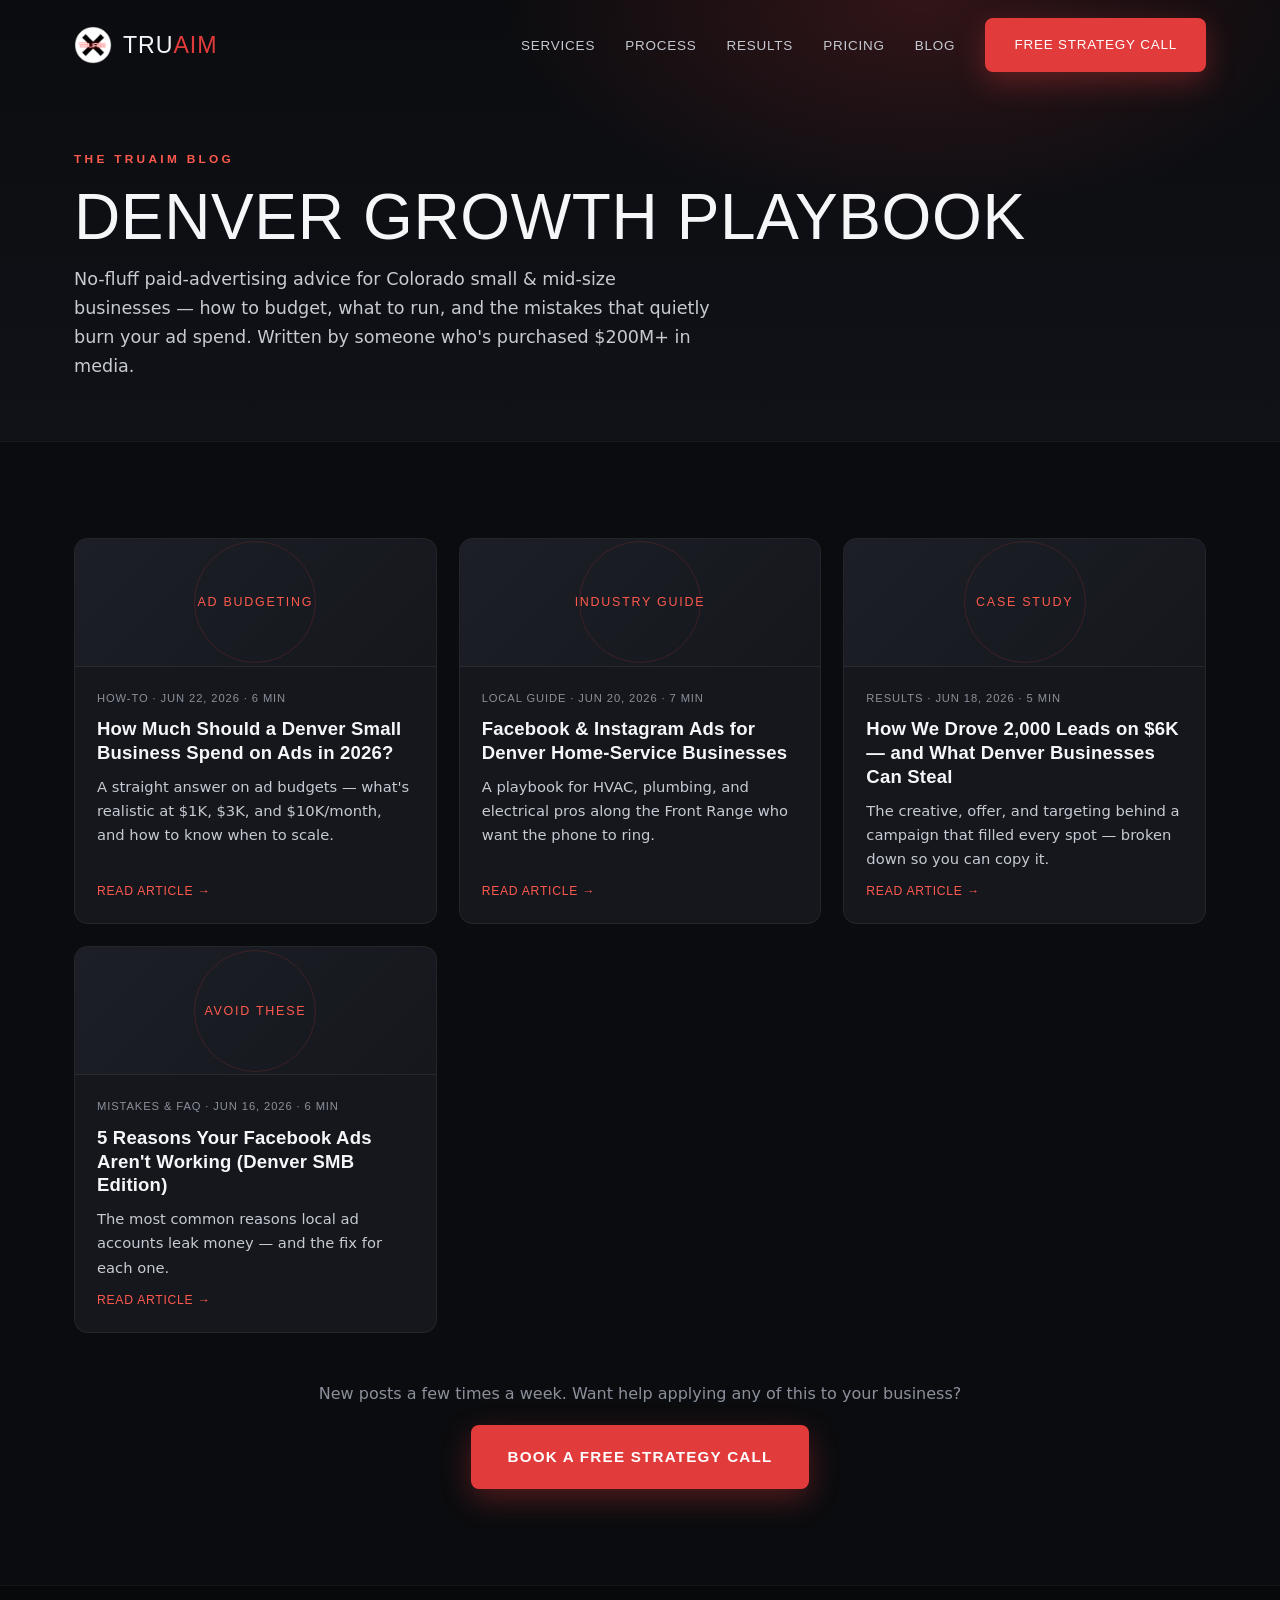
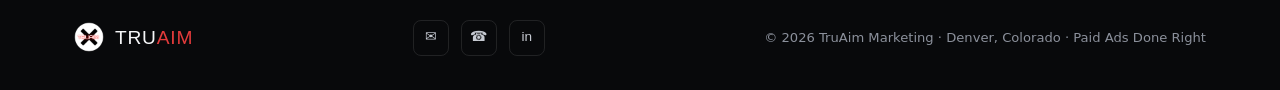
==== commit 06c791c7: "Add files via upload" ====
--- a/blog.html
+++ b/blog.html
@@ -1,6 +1,23 @@
 <!DOCTYPE html>
 <html lang="en">
 <head>
+<!-- Meta Pixel Code -->
+<script>
+!function(f,b,e,v,n,t,s)
+{if(f.fbq)return;n=f.fbq=function(){n.callMethod?
+n.callMethod.apply(n,arguments):n.queue.push(arguments)};
+if(!f._fbq)f._fbq=n;n.push=n;n.loaded=!0;n.version='2.0';
+n.queue=[];t=b.createElement(e);t.async=!0;
+t.src=v;s=b.getElementsByTagName(e)[0];
+s.parentNode.insertBefore(t,s)}(window, document,'script',
+'https://connect.facebook.net/en_US/fbevents.js');
+fbq('init', '234076015428700');
+fbq('track', 'PageView');
+</script>
+<noscript><img height="1" width="1" style="display:none"
+src="https://www.facebook.com/tr?id=234076015428700&ev=PageView&noscript=1"
+/></noscript>
+<!-- End Meta Pixel Code -->
 <!-- Google tag (gtag.js) -->
 <script async src="https://www.googletagmanager.com/gtag/js?id=G-TVE4W539ET"></script>
 <script>
@@ -113,7 +130,7 @@
   <div class="container footer-inner">
     <a href="index.html#top" class="brand"><img class="logo" src="assets/truaim-logo.png" alt="TruAim" style="height:30px;width:30px"> <b>TRU<span class="x">AIM</span></b></a>
     <div class="footer-social">
-      <a href="mailto:croot95@outlook.com" aria-label="Email">✉</a>
+      <a href="mailto:info@truaimmarketing.com" aria-label="Email">✉</a>
       <a href="tel:+16618588801" aria-label="Phone">☎</a>
       <a href="https://www.linkedin.com/in/christopher-root-53abb6142/" target="_blank" rel="noopener" aria-label="LinkedIn">in</a>
     </div>
